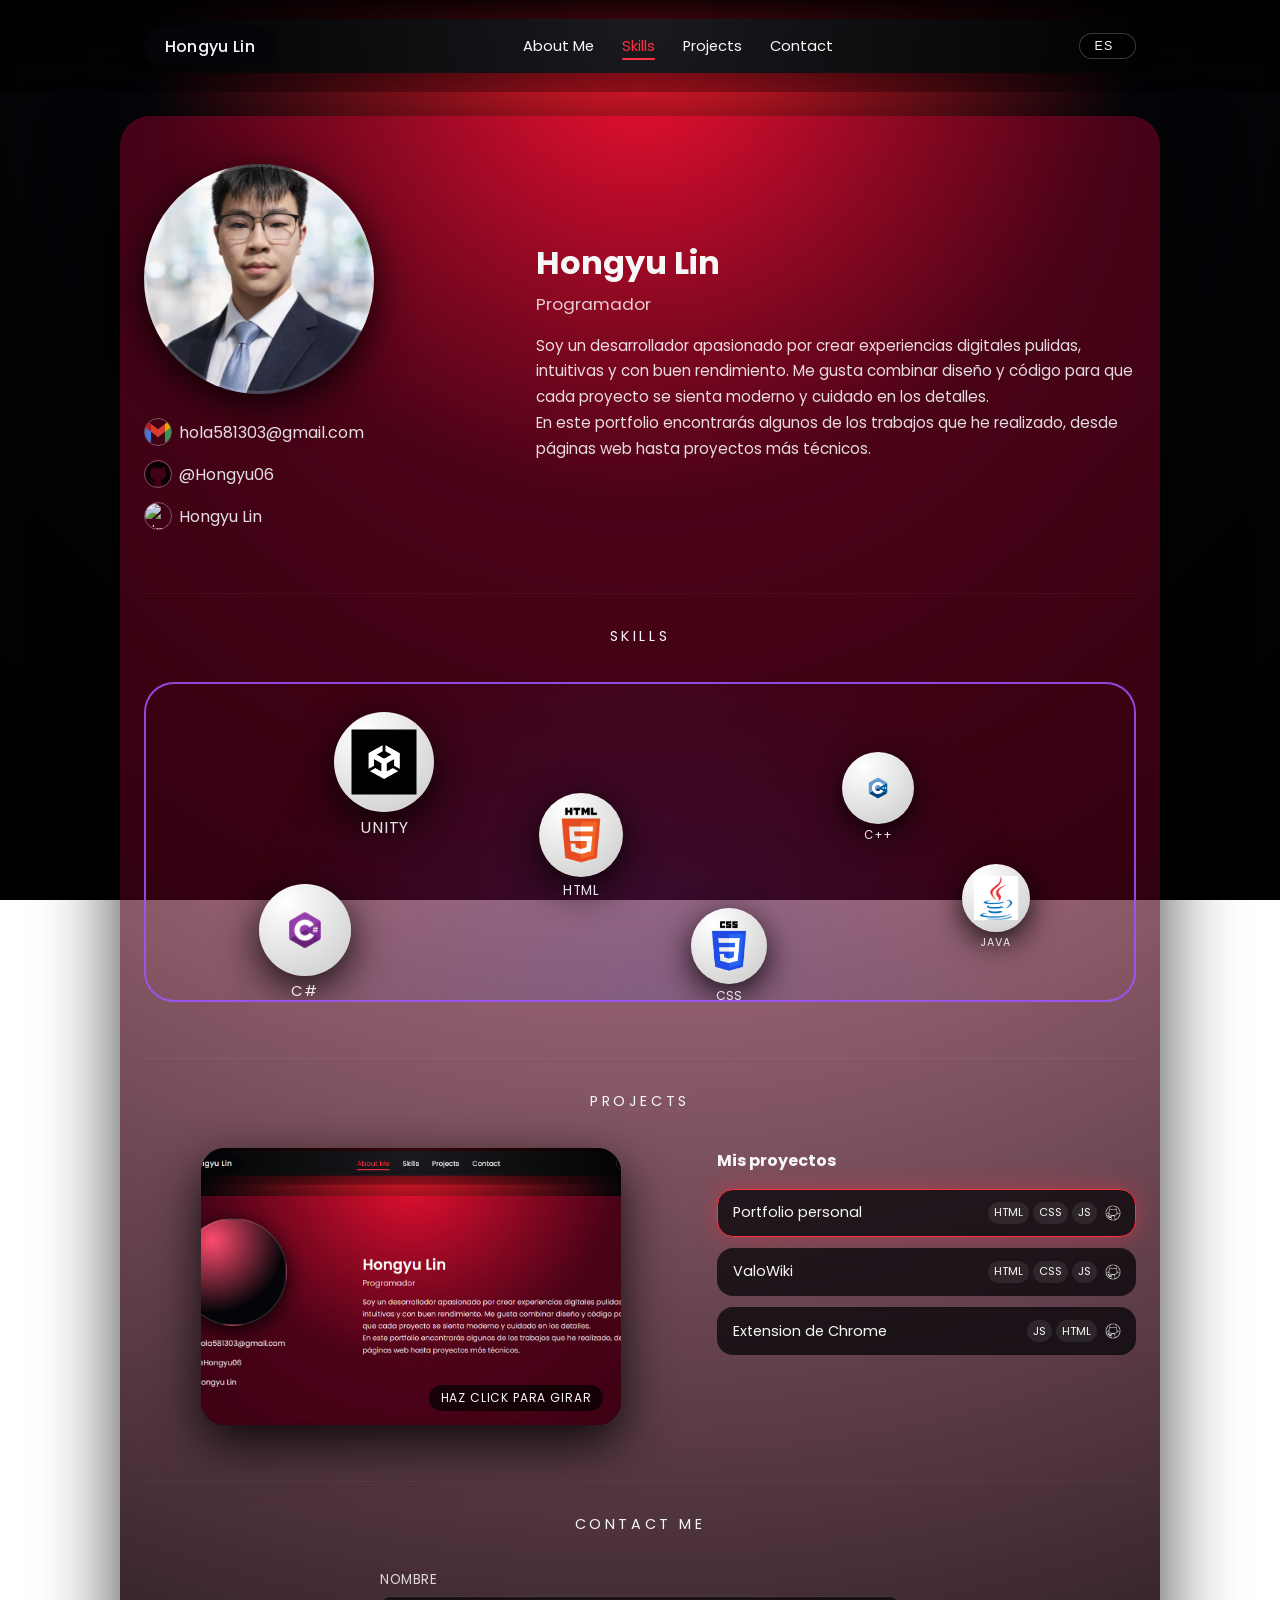
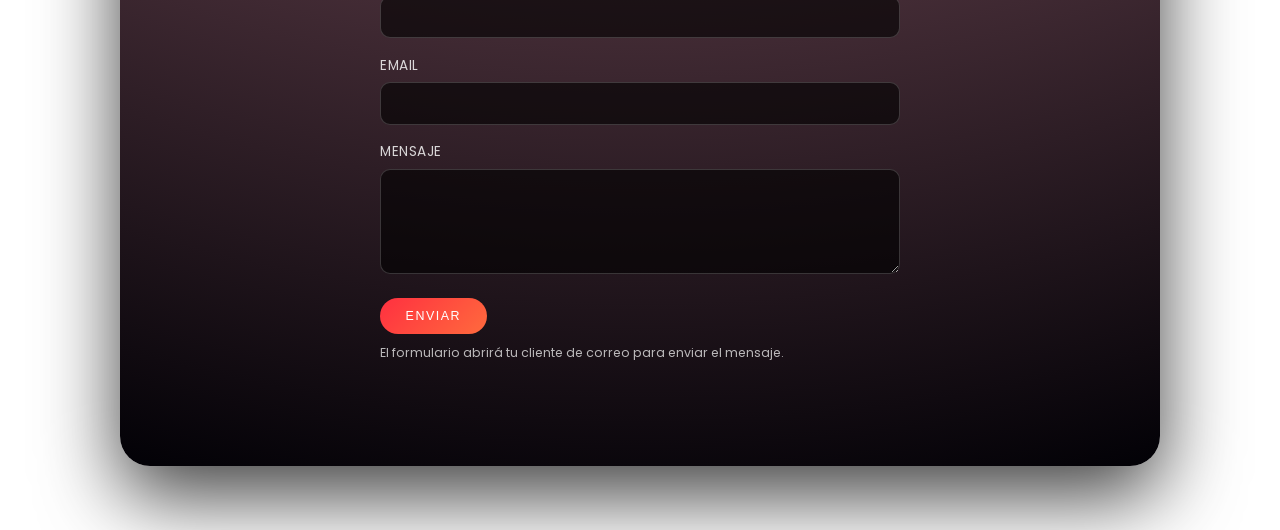
==== index.html @ e7cbfa54 "canvi nom" ====
<!DOCTYPE html>
<html lang="es">
  <head>
    <meta charset="UTF-8" />
    <meta name="viewport" content="width=device-width, initial-scale=1.0" />
    <title>Portfolio - Hongyu Lin</title>
    <link rel="stylesheet" href="style.css" />
  </head>
  <body>
    <header class="top-bar">
      <div class="navbar">
        <div class="brand">Hongyu Lin</div>
        <nav>
          <a href="#about" class="nav-link" data-i18n="nav.about">About Me</a>
          <a href="#skills" class="nav-link" data-i18n="nav.skills">Skills</a>
          <a href="#projects" class="nav-link" data-i18n="nav.projects">Projects</a>
          <a href="#contact" class="nav-link" data-i18n="nav.contact">Contact</a>
        </nav>
        <div class="navbar-right">
          <select
            id="language-select"
            class="lang-select"
            aria-label="Seleccionar idioma"
          >
            <option value="es">ES</option>
            <option value="en">EN</option>
            <option value="zh">中文</option>
          </select>
        </div>
      </div>
    </header>

    <main>
      <section id="about" class="section about-section">
        <div class="about-left">
          <div class="avatar-circle"> 
          </div>
          <ul class="social-list">
            <li>
              <a href="mailto:hola581303@gmail.com">
                <span class="social-icon">
                  <img src="img/Gmail.png" alt="Gmail" />
                </span>
                <span class="social-text">hola581303@gmail.com</span>
              </a>
            </li>
            <li>
              <a
                href="https://github.com/Hongyu06"
                target="_blank"
                rel="noreferrer"
              >
                <span class="social-icon">
                  <img src="img/GitHub.png" alt="GitHub" />
                </span>
                <span class="social-text">@Hongyu06</span>
              </a>
            </li>
            <li>
              <a
                href="https://www.linkedin.com/in/hongyu-lin-b918b3355/"
                target="_blank"
                rel="noreferrer"
              >
                <span class="social-icon">
                  <img src="img/LinkedIn.png" alt="LinkedIn" />
                </span>
                <span class="social-text">Hongyu Lin</span>
              </a>
            </li>
          </ul>
        </div>
        <div class="about-right">
          <h1 data-i18n="about.name">Hongyu Lin</h1>
          <h2 data-i18n="about.role">Programador</h2>
          <p data-i18n="about.p1">
            Soy un desarrollador apasionado por crear experiencias digitales
            pulidas, intuitivas y con buen rendimiento. Me gusta combinar
            diseño y código para que cada proyecto se sienta moderno y
            cuidado en los detalles.
          </p>
          <p data-i18n="about.p2">
            En este portfolio encontrarás algunos de los trabajos que he
            realizado, desde páginas web hasta proyectos más técnicos.
          </p>
        </div>
      </section>

      <section id="skills" class="section skills-section">
        <h2 class="section-title" data-i18n="skills.title">Skills</h2>
        <div class="skills-field">
          <div class="skill-bubble level-1" data-label="Unity">
            <img src="img/unity.jpg" alt="Unity" />
          </div>
          <div class="skill-bubble level-2" data-label="C#">
            <img src="img/Csharp.png" alt="C#" />
          </div>
          <div class="skill-bubble level-3" data-label="HTML">
            <img src="img/HTML5.png" alt="HTML5" />
          </div>
          <div class="skill-bubble level-4" data-label="CSS">
            <img src="img/CSS.png" alt="CSS" />
          </div>
          <div class="skill-bubble level-5" data-label="C++">
            <img src="img/C++.svg" alt="C++" />
          </div>
          <div class="skill-bubble level-6" data-label="Java">
            <img src="img/java.png" alt="Java" />
          </div>
        </div>
      </section>

      <section id="projects" class="section projects-section">
        <h2 class="section-title" data-i18n="projects.title">Projects</h2>
        <div class="projects-layout">
          <div class="project-preview">
            <div class="project-card" id="project-card">
              <div class="project-card-inner">
                <div class="project-card-face project-card-front">
                  <img
                    id="project-image"
                    src="img/portfolio.png"
                    alt="Portfolio personal de Hongyu Lin"
                  />
                  <span class="project-card-hint">Haz click para girar</span>
                </div>
                <div class="project-card-face project-card-back">
                  <h3 id="project-title">Portfolio personal</h3>
                  <p id="project-description">
                    Portfolio web con diseño oscuro y animaciones, que muestra
                    mis habilidades, proyectos y datos de contacto. Desarrollado
                    con HTML, CSS y JavaScript puro, incluyendo selector de
                    idioma y tarjetas interactivas.
                  </p>
                </div>
              </div>
            </div>
          </div>

          <aside class="project-list">
            <h3 data-i18n="projects.listTitle">Mis proyectos</h3>
            <ul id="project-items">
              <li
                class="project-item active"
                data-title="Portfolio personal"
                data-description="Portfolio web con diseño oscuro, animaciones y selector de idioma, construido con HTML, CSS y JavaScript puro."
                data-image="img/portfolio.png"
                data-tech="html,css,js"
              >
                <span class="project-name">Portfolio personal</span>
                <span class="project-tech-icons">
                  <span class="tech-pill">HTML</span>
                  <span class="tech-pill">CSS</span>
                  <span class="tech-pill">JS</span>
                  <a href="https://github.com/Hongyu06/portfolio-hongyu" target="_blank" rel="noreferrer" class="github-link">
                    <img src="img/GitHubWhite.png" alt="GitHub" class="github-icon" />
                  </a>
                </span>
              </li>
              <li
                class="project-item"
                data-title="ValoWiki"
                data-description="ValoWiki es una wiki no oficial de Valorant creada junto con mis compañeros, con páginas para agentes, skins y esports. Desarrollada con HTML, CSS y JavaScript."
                data-image="img/ValoWiki.png"
                data-tech="html,css,js"
              >
                <span class="project-name">ValoWiki</span>
                <span class="project-tech-icons">
                  <span class="tech-pill">HTML</span>
                  <span class="tech-pill">CSS</span>
                  <span class="tech-pill">JS</span>
                  <a href="https://github.com/Itsdeusi06/ValoWiki" target="_blank" rel="noreferrer" class="github-link">
                    <img src="img/GitHubWhite.png" alt="GitHub" class="github-icon" />
                  </a>
                </span>
              </li>
              <li
                class="project-item"
                data-title="Extension de Chrome"
                data-description="Aquesta es una extensió de Chrome que permet a l'usuari parlar amb tota les persones que tinguin aquesta extensio."
                data-image="img/extensioChrome.png"
                data-tech="cpp"
              >
                <span class="project-name">Extension de Chrome</span>
                <span class="project-tech-icons">
                  <span class="tech-pill">JS</span>
                  <span class="tech-pill">HTML</span>
                  <a href="https://github.com/Hongyu06/ExtensionChromeXatReal" target="_blank" rel="noreferrer" class="github-link">
                    <img src="img/GitHubWhite.png" alt="GitHub" class="github-icon" />
                  </a>
                </span>
              </li>
            </ul>
          </aside>
        </div>
      </section>

      <section id="contact" class="section contact-section">
        <h2 class="section-title" data-i18n="contact.title">Contact Me</h2>
        <form
          class="contact-form"
          id="contact-form"
          action="mailto:hola581303@gmail.com"
          method="POST"
          enctype="text/plain"
        >
          <div class="form-row">
            <label for="name" data-i18n="contact.nameLabel">Nombre</label>
            <input type="text" id="name" name="name" required />
          </div>
          <div class="form-row">
            <label for="email" data-i18n="contact.emailLabel">Email</label>
            <input type="email" id="email" name="email" required />
          </div>
          <div class="form-row">
            <label for="message" data-i18n="contact.messageLabel">Mensaje</label>
            <textarea id="message" name="message" rows="4" required></textarea>
          </div>
          <button type="submit" class="primary-button" data-i18n="contact.send">
            Enviar
          </button>
          <p class="contact-note" data-i18n="contact.note">
            El formulario abrirá tu cliente de correo para enviar el mensaje.
          </p>
        </form>
      </section>
    </main>

    <script src="script.js"></script>
  </body>
</html>
---- style.css ----
@import url("https://fonts.googleapis.com/css2?family=Poppins:wght@300;400;500;600&display=swap");

*,
*::before,
*::after {
  box-sizing: border-box;
  margin: 0;
  padding: 0;
}

body {
  min-height: 100vh;
  font-family: "Poppins", system-ui, -apple-system, BlinkMacSystemFont, sans-serif;
  color: #f7f7f7;
  background: radial-gradient(circle at top, #ff1b2d 0%, #050509 45%, #000 100%);
  background-attachment: fixed;
}

a {
  color: inherit;
  text-decoration: none;
}

ul {
  list-style: none;
}

.top-bar {
  position: sticky;
  top: 0;
  z-index: 20;
  padding: 1.2rem 0;
  background: linear-gradient(to bottom, rgba(0, 0, 0, 0.9), rgba(0, 0, 0, 0.3));
  backdrop-filter: blur(12px);
}

.navbar {
  max-width: 1040px;
  margin: 0 auto;
  padding: 0.5rem 1.5rem;
  border-radius: 999px;
  background: radial-gradient(circle at top, #1a1a1f, #000);
  display: flex;
  align-items: center;
  justify-content: space-between;
  position: relative;
  overflow: hidden;
}

.brand {
  padding: 0.4rem 1.3rem;
  border-radius: 999px;
  background: #050509;
  font-weight: 500;
  letter-spacing: 0.02em;
}

.navbar nav {
  display: flex;
  align-items: center;
  gap: 1.75rem;
  font-size: 0.92rem;
}

.navbar-right {
  display: flex;
  align-items: center;
}

.lang-select {
  appearance: none;
  border-radius: 999px;
  border: 1px solid rgba(255, 255, 255, 0.22);
  padding: 0.3rem 0.9rem;
  background: rgba(0, 0, 0, 0.9);
  color: #f7f7f7;
  font-size: 0.78rem;
  letter-spacing: 0.08em;
  text-transform: uppercase;
  cursor: pointer;
}

.lang-select:focus {
  outline: none;
  border-color: #ff3040;
}

.nav-link {
  position: relative;
  transition: color 0.3s ease;
}

.nav-link::after {
  content: "";
  position: absolute;
  left: 0;
  bottom: -0.2rem;
  width: 0;
  height: 2px;
  background: #ff3040;
  border-radius: 999px;
  transition: width 0.3s ease;
}

.nav-link:hover::after {
  width: 100%;
}

.nav-link.active {
  color: #ff3040;
}

.nav-link.active::after {
  width: 100%;
}

main {
  max-width: 1040px;
  margin: 1.5rem auto 4rem;
  padding: 0 1.5rem 3rem;
  border-radius: 30px;
  background: radial-gradient(circle at top, rgba(255, 0, 64, 0.35), #020106);
  box-shadow: 0 30px 80px rgba(0, 0, 0, 0.75);
}

.section {
  padding: 3rem 0 3.5rem;
  position: relative;
}

.section:not(:last-of-type) {
  border-bottom: 1px solid rgba(255, 255, 255, 0.04);
}

.section-title {
  text-transform: uppercase;
  letter-spacing: 0.25em;
  font-weight: 400;
  font-size: 0.9rem;
  margin-bottom: 2.2rem;
  text-align: center;
}

.about-section {
  display: grid;
  grid-template-columns: minmax(0, 1.2fr) minmax(0, 2fr);
  gap: 2rem;
  align-items: center;
}

.avatar-circle {
    width: 230px;
    height: 230px;
    border-radius: 50%;
    border: 3px solid rgba(255, 255, 255, 0.16);
    background-image: url("img/fotoperfil.png"); 
    background-size: cover;                   
    background-position: center;           
    box-shadow: 0 10px 40px rgba(0, 0, 0, 0.85);
    margin-bottom: 1.5rem;
  }
  

.social-list {
  display: flex;
  flex-direction: column;
  gap: 0.5rem;
  font-size: 1rem;
}

.social-list a {
  display: inline-flex;
  align-items: center;
  gap: 0.45rem;
  opacity: 0.9;
  transition: opacity 0.2s ease, transform 0.2s ease;
}

.social-list a:hover {
  opacity: 1;
  transform: translateX(2px);
}

.social-icon {
  width: 28px;
  height: 28px;
  border-radius: 999px;
  border: 1px solid rgba(255, 255, 255, 0.35);
  display: inline-block;
  overflow: hidden;
}

.social-icon img {
  width: 100%;
  height: 100%;
  object-fit: contain;
}

.social-text {
  font-size: 1rem;
}

.about-right h1 {
  font-size: 2rem;
  margin-bottom: 0.2rem;
}

.about-right h2 {
  font-size: 1.05rem;
  font-weight: 400;
  color: rgba(255, 255, 255, 0.8);
  margin-bottom: 1rem;
}

.about-right p {
  font-size: 0.95rem;
  line-height: 1.7;
  color: rgba(255, 255, 255, 0.86);
}

.skills-section {
  padding-top: 2rem;
}

.skills-field {
  position: relative;
  border-radius: 30px;
  border: 2px solid rgba(158, 86, 255, 0.85);
  padding: 1.8rem;
  height: 320px;
  overflow: hidden;
  background: radial-gradient(
    circle at bottom,
    rgba(63, 94, 251, 0.15),
    transparent 70%
  );
}

.skill-bubble {
  position: absolute;
  width: 80px;
  height: 80px;
  border-radius: 999px;
  display: flex;
  align-items: center;
  justify-content: center;
  background: radial-gradient(circle at 30% 20%, #ffffff, #c9c9c9);
  box-shadow: 0 10px 35px rgba(0, 0, 0, 0.85);
  animation: bubbleFloat 14s linear infinite;
}

.skill-bubble::after {
  content: attr(data-label);
  position: absolute;
  bottom: -1.4rem;
  left: 50%;
  transform: translateX(-50%);
  font-size: 0.8rem;
  letter-spacing: 0.06em;
  text-transform: uppercase;
  color: rgba(255, 255, 255, 0.9);
}

.skill-bubble img {
  width: 65%;
  height: 65%;
  object-fit: contain;
}

.skill-bubble.level-1 {
  transform: scale(1.25);
}

.skill-bubble.level-2 {
  transform: scale(1.15);
}

.skill-bubble.level-3 {
  transform: scale(1.05);
}

.skill-bubble.level-4 {
  transform: scale(0.95);
}

.skill-bubble.level-5 {
  transform: scale(0.9);
}

.skill-bubble.level-6 {
  transform: scale(0.85);
}

.skill-bubble:nth-child(1) {
  top: 12%;
  left: 20%;
  animation-duration: 15s;
}

.skill-bubble:nth-child(2) {
  top: 65%;
  left: 12%;
  animation-duration: 18s;
}

.skill-bubble:nth-child(3) {
  top: 35%;
  left: 40%;
  animation-duration: 16s;
}

.skill-bubble:nth-child(4) {
  top: 70%;
  left: 55%;
  animation-duration: 20s;
}

.skill-bubble:nth-child(5) {
  top: 20%;
  left: 70%;
  animation-duration: 17s;
}

.skill-bubble:nth-child(6) {
  top: 55%;
  left: 82%;
  animation-duration: 19s;
}

@keyframes bubbleFloat {
  0% {
    transform: translate(0, 0);
  }
  25% {
    transform: translate(25px, -40px);
  }
  50% {
    transform: translate(-10px, -80px);
  }
  75% {
    transform: translate(-30px, -40px);
  }
  100% {
    transform: translate(0, 0);
  }
}

.projects-section {
  padding-top: 2rem;
}

.projects-layout {
  display: grid;
  grid-template-columns: minmax(0, 1.4fr) minmax(0, 1.1fr);
  gap: 2.5rem;
  align-items: flex-start;
}

.project-preview {
  perspective: 1200px;
}

.project-card {
  width: 100%;
  max-width: 420px;
  margin: 0 auto;
  cursor: pointer;
}

.project-card-inner {
  position: relative;
  width: 100%;
  padding-top: 66%;
  transform-style: preserve-3d;
  transition: transform 0.8s cubic-bezier(0.19, 1, 0.22, 1);
}

.project-card.flipped .project-card-inner {
  transform: rotateY(180deg);
}

.project-card-face {
  position: absolute;
  inset: 0;
  backface-visibility: hidden;
  border-radius: 24px;
  overflow: hidden;
  background: #050509;
  box-shadow: 0 18px 50px rgba(0, 0, 0, 0.85);
  display: flex;
  flex-direction: column;
  align-items: center;
  justify-content: center;
}

.project-card-front img {
  width: 100%;
  height: 100%;
  object-fit: cover;
}

.project-card-hint {
  position: absolute;
  bottom: 14px;
  right: 18px;
  padding: 0.25rem 0.7rem;
  border-radius: 999px;
  background: rgba(0, 0, 0, 0.7);
  font-size: 0.75rem;
  letter-spacing: 0.07em;
  text-transform: uppercase;
}

.project-card-back {
  padding: 1.4rem 1.6rem;
  transform: rotateY(180deg);
  text-align: left;
}

.project-card-back h3 {
  margin-bottom: 0.7rem;
  font-size: 1.1rem;
}

.project-card-back p {
  font-size: 0.92rem;
  line-height: 1.6;
  color: rgba(255, 255, 255, 0.9);
}

.project-list h3 {
  font-size: 1rem;
  margin-bottom: 1rem;
}

.project-list ul {
  display: flex;
  flex-direction: column;
  gap: 0.7rem;
}

.project-item {
  padding: 0.75rem 0.9rem;
  border-radius: 16px;
  background: rgba(5, 5, 9, 0.75);
  border: 1px solid transparent;
  display: flex;
  align-items: center;
  justify-content: space-between;
  cursor: pointer;
  transition: border 0.2s ease, transform 0.2s ease, background 0.2s ease;
  font-size: 0.9rem;
}

.project-item:hover {
  transform: translateY(-1px);
  border-color: rgba(255, 255, 255, 0.18);
}

.project-item.active {
  border-color: #ff3040;
  box-shadow: 0 0 24px rgba(255, 48, 64, 0.4);
}

.project-tech-icons {
  display: flex;
  gap: 0.25rem;
}

.tech-pill {
  font-size: 0.7rem;
  text-transform: uppercase;
  padding: 0.16rem 0.38rem;
  border-radius: 999px;
  background: rgba(255, 255, 255, 0.08);
}

.contact-section {
  padding-top: 2rem;
}

.contact-form {
  max-width: 520px;
  margin: 0 auto;
}

.form-row {
  display: flex;
  flex-direction: column;
  gap: 0.4rem;
  margin-bottom: 1.1rem;
}

.form-row label {
  font-size: 0.85rem;
  letter-spacing: 0.04em;
  text-transform: uppercase;
  opacity: 0.85;
}

.form-row input,
.form-row textarea {
  border-radius: 10px;
  border: 1px solid rgba(255, 255, 255, 0.18);
  padding: 0.6rem 0.75rem;
  background: rgba(0, 0, 0, 0.6);
  color: #f7f7f7;
  font-family: inherit;
  font-size: 0.9rem;
  outline: none;
  transition: border 0.2s ease, box-shadow 0.2s ease, background 0.2s ease;
}

.form-row input:focus,
.form-row textarea:focus {
  border-color: #ff3040;
  box-shadow: 0 0 0 1px rgba(255, 48, 64, 0.4);
  background: rgba(0, 0, 0, 0.85);
}

.primary-button {
  display: inline-flex;
  align-items: center;
  justify-content: center;
  padding: 0.7rem 1.6rem;
  border-radius: 999px;
  border: none;
  background: linear-gradient(135deg, #ff3040, #ff6a3d);
  color: #fff;
  font-weight: 500;
  text-transform: uppercase;
  letter-spacing: 0.12em;
  font-size: 0.78rem;
  cursor: pointer;
  margin-top: 0.4rem;
  transition: transform 0.15s ease, box-shadow 0.15s ease, filter 0.15s ease;
}

.primary-button:hover {
  transform: translateY(-1px);
  box-shadow: 0 14px 30px rgba(0, 0, 0, 0.7);
  filter: brightness(1.03);
}

.primary-button:active {
  transform: translateY(0);
  box-shadow: none;
}

.contact-note {
  margin-top: 0.6rem;
  font-size: 0.78rem;
  color: rgba(255, 255, 255, 0.7);
}

@media (max-width: 900px) {
  .navbar {
    gap: 1rem;
  }

  .navbar nav {
    gap: 1.1rem;
    font-size: 0.85rem;
  }

  main {
    margin-top: 1rem;
  }

  .about-section {
    grid-template-columns: minmax(0, 1fr);
    text-align: center;
  }

  .avatar-circle {
    margin: 0 auto 1.2rem;
  }

  .social-list {
    flex-direction: row;
    justify-content: center;
  }
}

@media (max-width: 780px) {
  .projects-layout {
    grid-template-columns: minmax(0, 1fr);
  }

  .projects-layout {
    gap: 2rem;
  }
}

@media (max-width: 640px) {
  .navbar {
    padding-inline: 1rem;
  }

  .brand {
    padding-inline: 0.9rem;
  }

  .navbar nav {
    gap: 0.9rem;
    font-size: 0.8rem;
  }

  .skills-field {
    height: 260px;
  }

  .skill-bubble {
    width: 60px;
    height: 60px;
    font-size: 0.8rem;
  }
  
}.github-link {
    display: inline-flex;
    align-items: center;
    margin-left: 0.2rem;  /* espacio antes del icono */
  }
  
  .github-icon {
    width: 16px;      /* pequeño como las pills */
    height: 16px;
    object-fit: contain;
    opacity: 0.9;
    transition: opacity 0.2s ease;
  }
  
  .github-link:hover .github-icon {
    opacity: 1;
  }
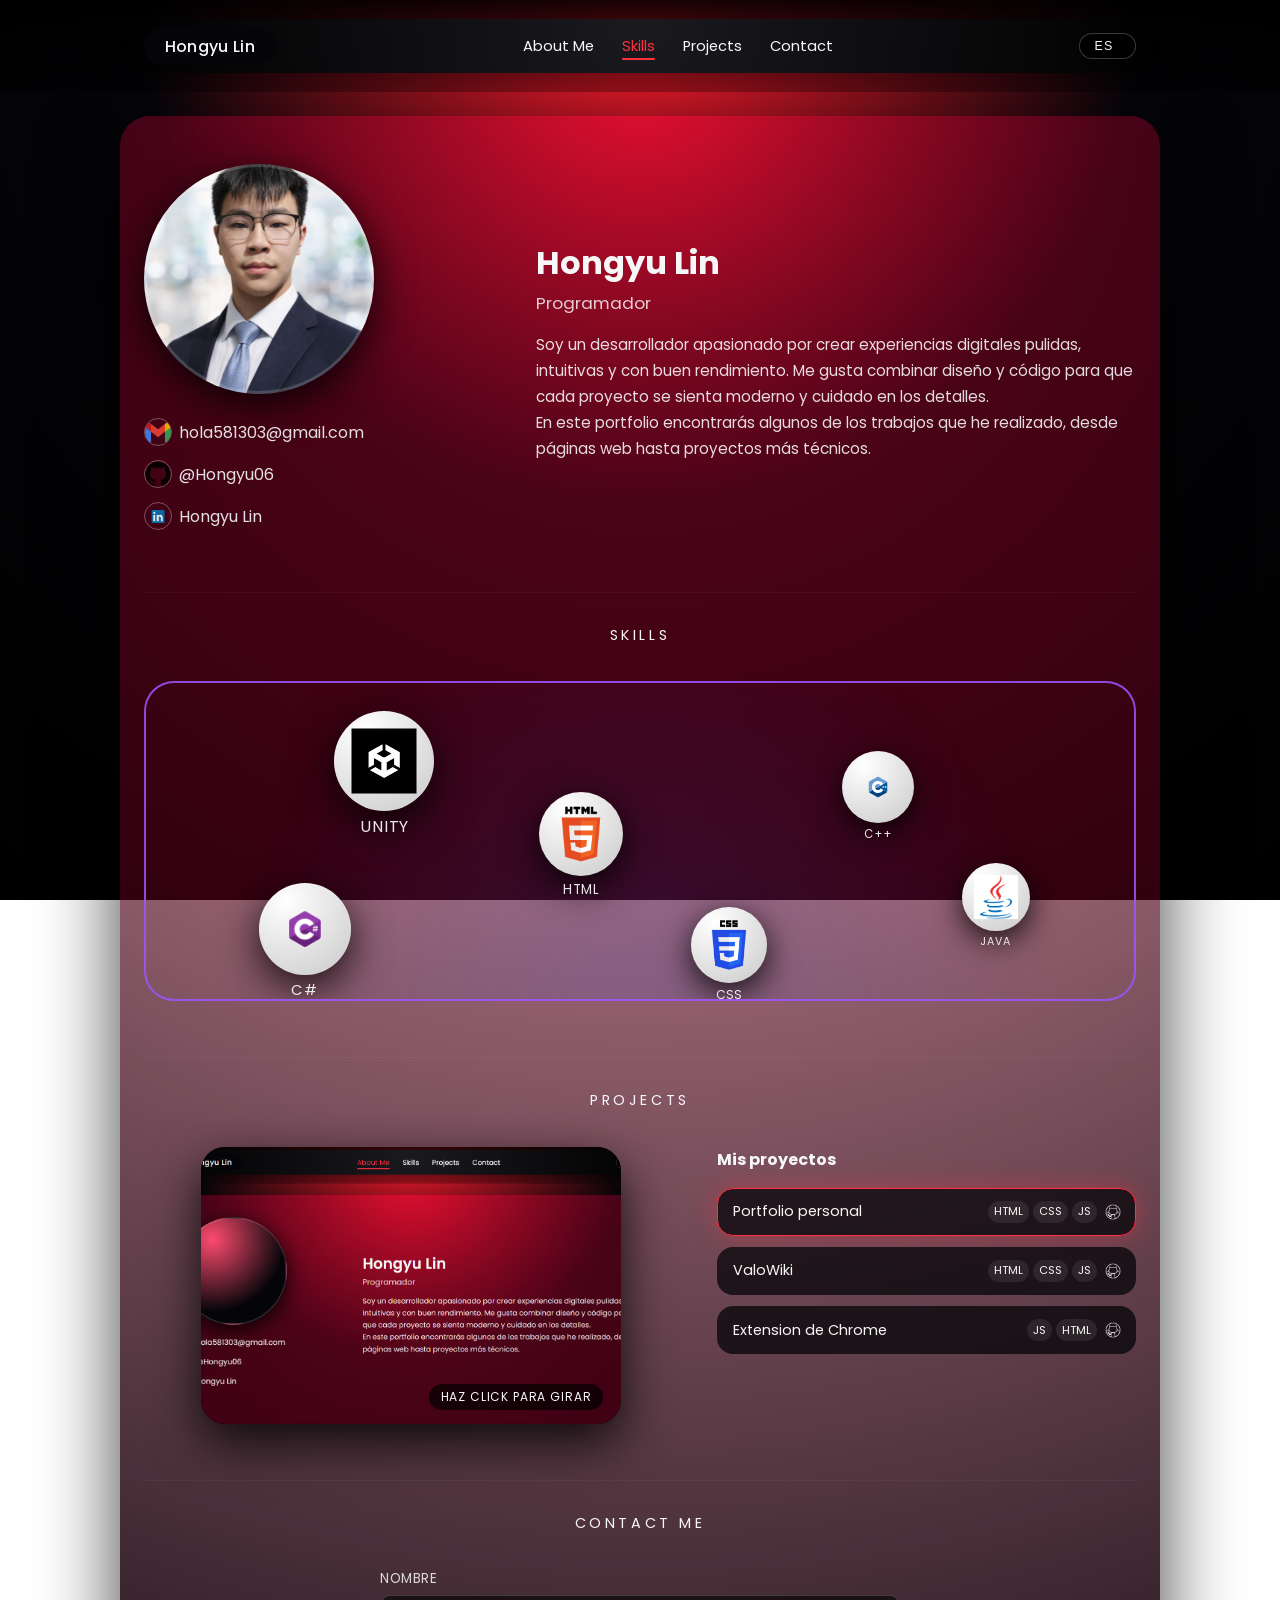
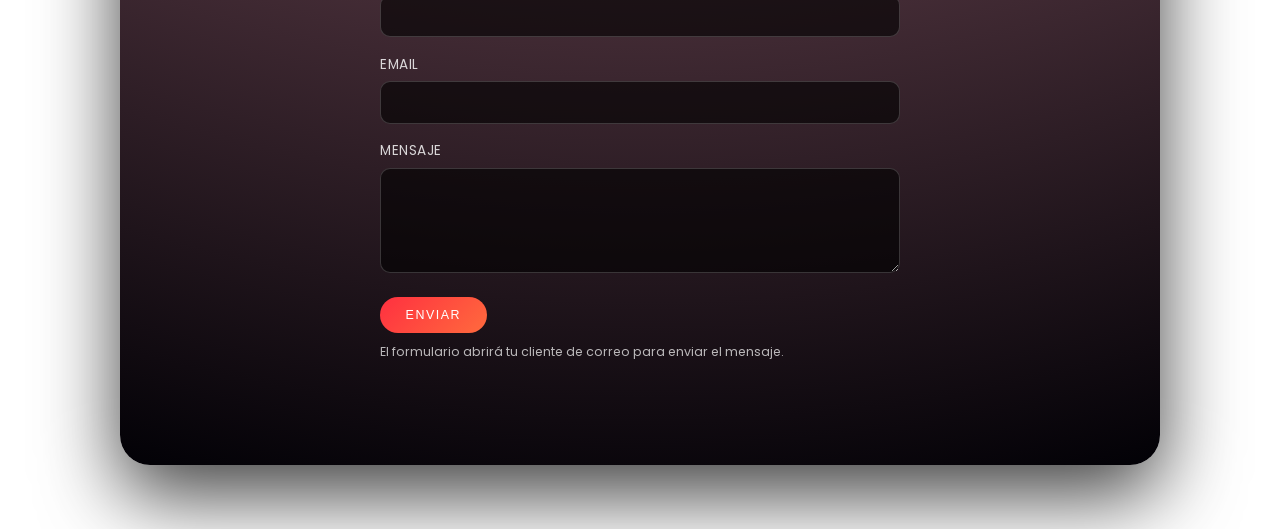
==== commit f0171115: "img linkedin" ====
--- a/index.html
+++ b/index.html
@@ -63,7 +63,7 @@
                 rel="noreferrer"
               >
                 <span class="social-icon">
-                  <img src="img/LinkedIn.png" alt="LinkedIn" />
+                  <img src="img/linkedin.png" alt="LinkedIn" />
                 </span>
                 <span class="social-text">Hongyu Lin</span>
               </a>
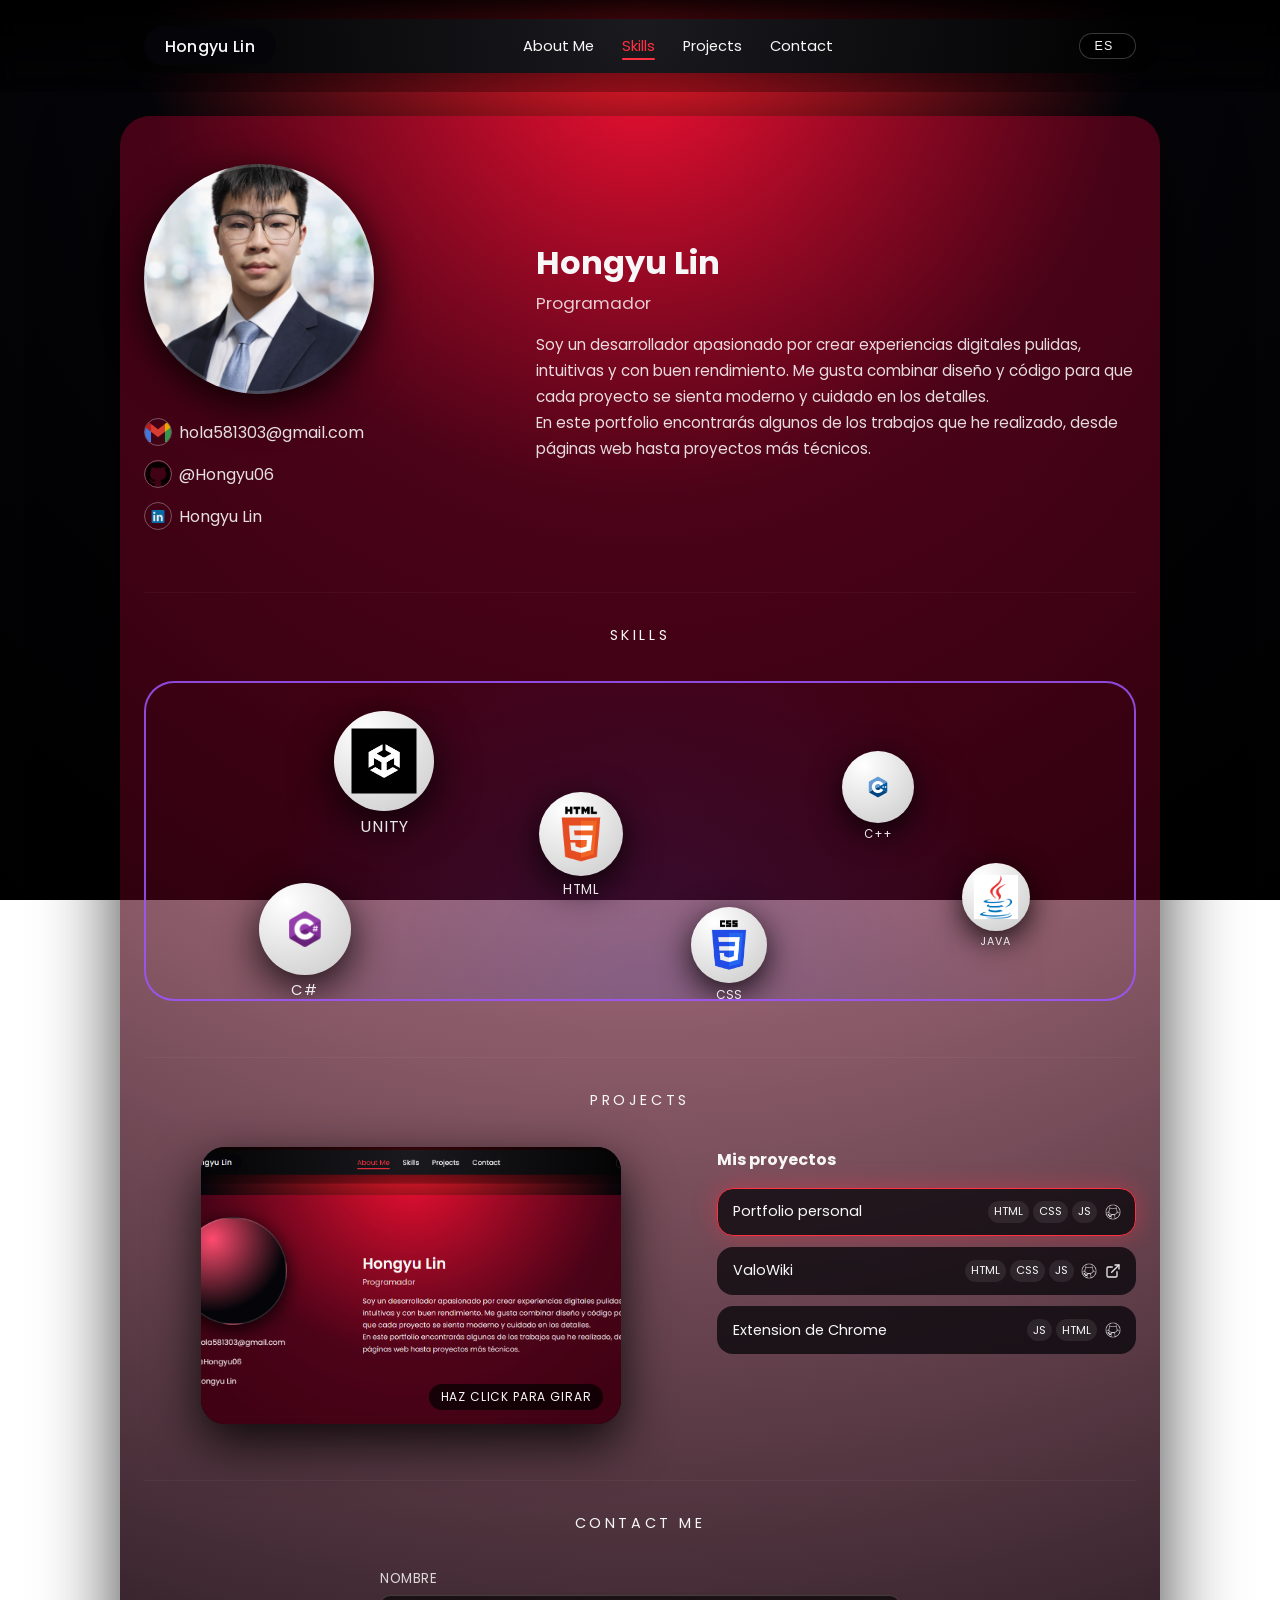
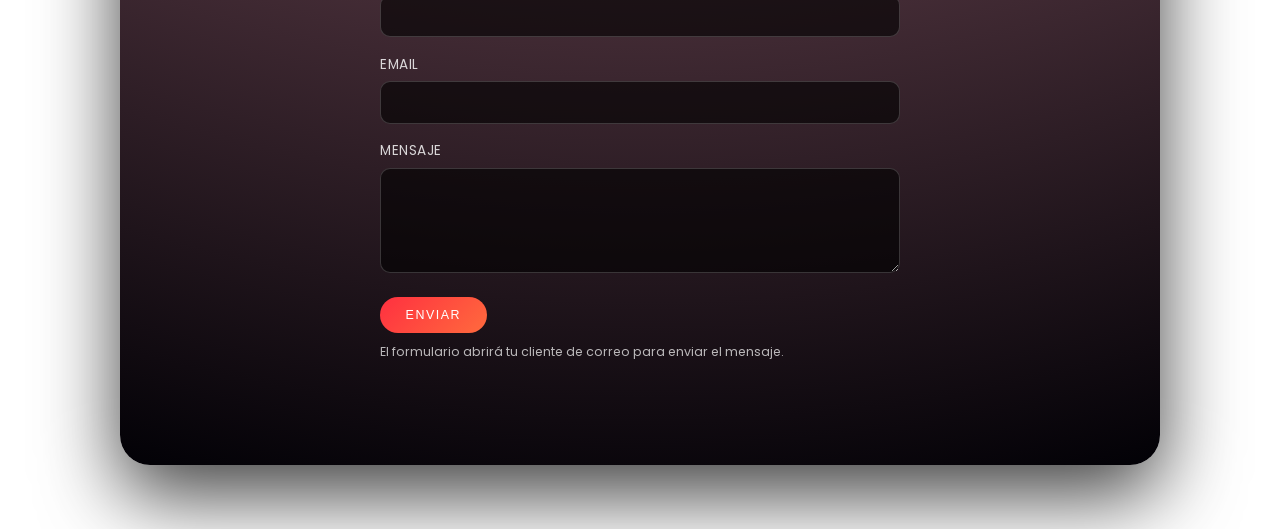
==== commit 50d3b30e: "link valowiki" ====
--- a/index.html
+++ b/index.html
@@ -172,6 +172,9 @@
                   <a href="https://github.com/Itsdeusi06/ValoWiki" target="_blank" rel="noreferrer" class="github-link">
                     <img src="img/GitHubWhite.png" alt="GitHub" class="github-icon" />
                   </a>
+                  <a href="https://itsdeusi06.github.io/ValoWiki/" target="_blank" rel="noreferrer" class="github-link">
+                    <img src="img/link.svg" alt="Link" class="github-icon" />
+                  </a>
                 </span>
               </li>
               <li
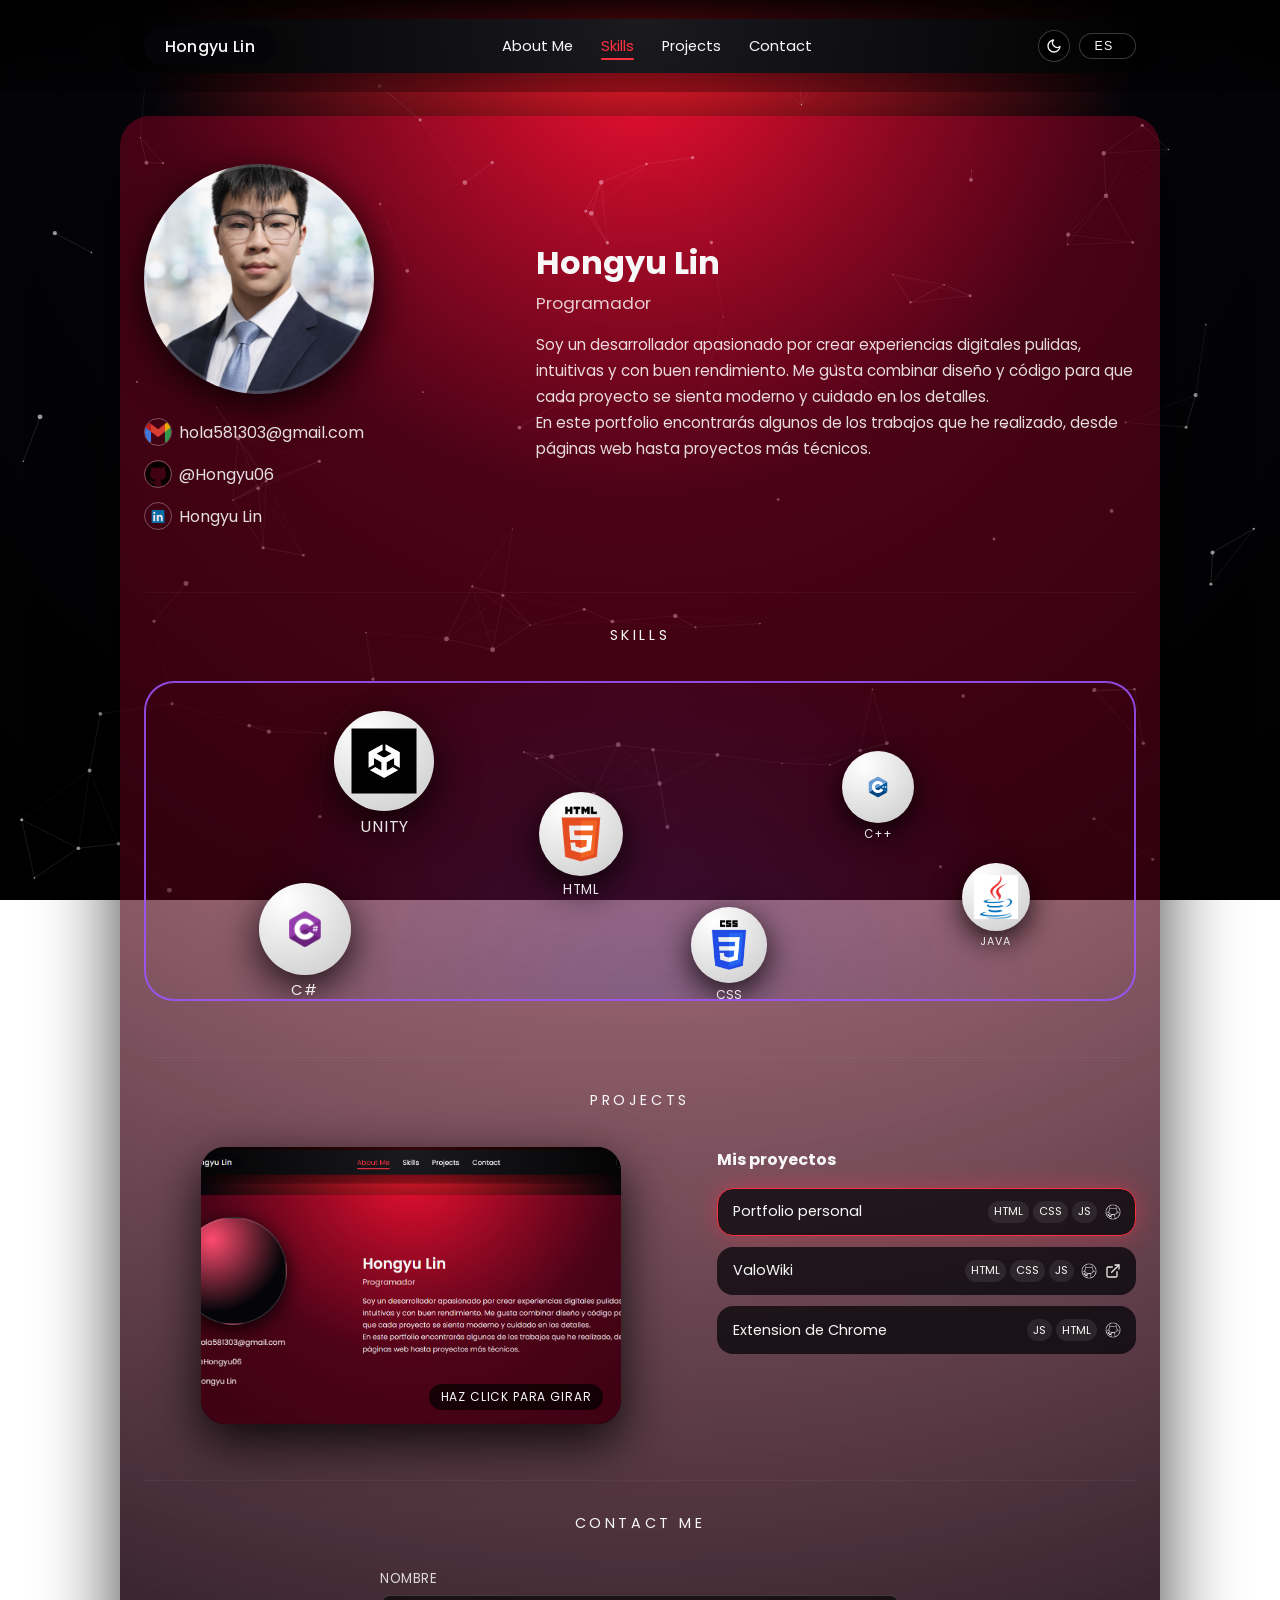
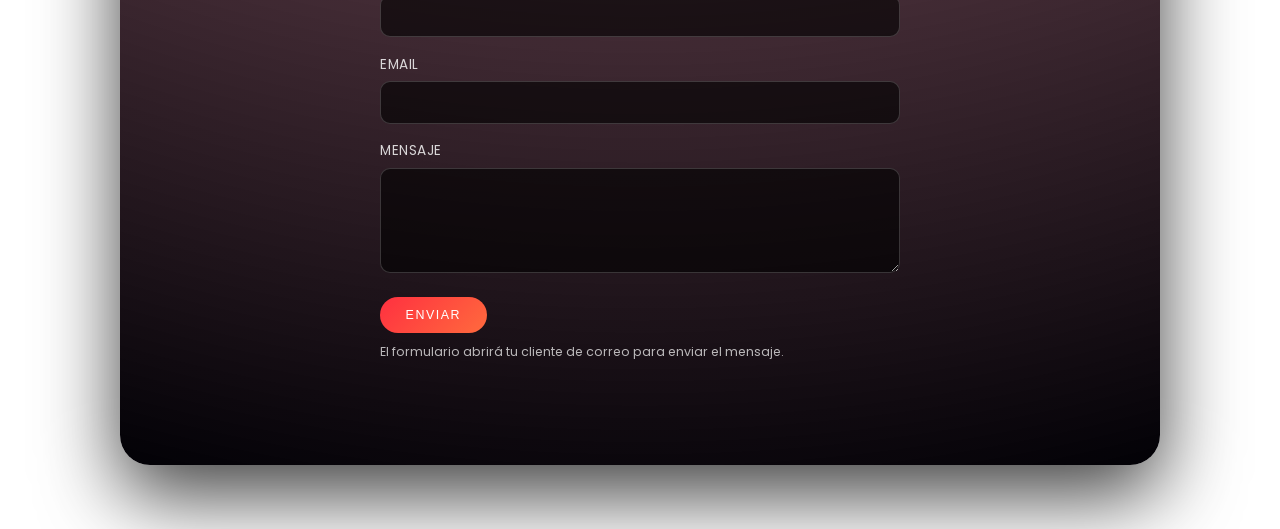
==== commit 2899011f: "particulas, modo claro y oscuro" ====
--- a/index.html
+++ b/index.html
@@ -17,6 +17,12 @@
           <a href="#contact" class="nav-link" data-i18n="nav.contact">Contact</a>
         </nav>
         <div class="navbar-right">
+          <button id="theme-toggle" class="theme-toggle" aria-label="Cambiar tema">
+            <svg id="theme-icon" xmlns="http://www.w3.org/2000/svg" width="16" height="16" viewBox="0 0 24 24" fill="none" stroke="currentColor" stroke-width="2" stroke-linecap="round" stroke-linejoin="round">
+              <!-- Default: Luna (Dark Mode) -->
+              <path d="M21 12.79A9 9 0 1 1 11.21 3 7 7 0 0 0 21 12.79z"></path>
+            </svg>
+          </button>
           <select
             id="language-select"
             class="lang-select"
--- a/style.css
+++ b/style.css
@@ -634,4 +634,129 @@
     opacity: 1;
   }
   
-
+/* LIGHT MODE OVERRIDES */
+body.light-mode {
+  color: #1a1a1a;
+  background: radial-gradient(circle at top, #ffebf0 0%, #f4f4f9 45%, #ffffff 100%);
+}
+body.light-mode .top-bar {
+  background: linear-gradient(to bottom, rgba(255, 255, 255, 0.95), rgba(255, 255, 255, 0.6));
+}
+body.light-mode .navbar {
+  background: radial-gradient(circle at top, #ffffff, #f0f0f0);
+  box-shadow: 0 4px 20px rgba(0, 0, 0, 0.08);
+}
+body.light-mode .brand {
+  background: #f0f0f0;
+  color: #1a1a1a;
+}
+body.light-mode .lang-select {
+  border: 1px solid rgba(0, 0, 0, 0.22);
+  background: rgba(255, 255, 255, 0.9);
+  color: #1a1a1a;
+}
+body.light-mode .theme-toggle {
+  color: #1a1a1a;
+  background: rgba(255, 255, 255, 0.9);
+  border: 1px solid rgba(0, 0, 0, 0.22);
+}
+body.light-mode .nav-link {
+  color: #4a4a4a;
+}
+body.light-mode .nav-link.active {
+  color: #ff3040;
+}
+body.light-mode main {
+  background: radial-gradient(circle at top, rgba(255, 0, 64, 0.05), #ffffff);
+  box-shadow: 0 10px 40px rgba(0, 0, 0, 0.1);
+}
+body.light-mode .section:not(:last-of-type) {
+  border-bottom: 1px solid rgba(0, 0, 0, 0.08);
+}
+body.light-mode .about-right h2,
+body.light-mode .about-right p {
+  color: #4a4a4a;
+}
+body.light-mode .avatar-circle {
+  border-color: rgba(0, 0, 0, 0.1);
+  box-shadow: 0 10px 40px rgba(0, 0, 0, 0.15);
+}
+body.light-mode .social-icon {
+  border-color: rgba(0, 0, 0, 0.2);
+}
+body.light-mode .skills-field {
+  background: radial-gradient(circle at bottom, rgba(63, 94, 251, 0.05), transparent 70%);
+  border-color: rgba(158, 86, 255, 0.4);
+}
+body.light-mode .project-card-face {
+  background: #ffffff;
+  box-shadow: 0 10px 30px rgba(0, 0, 0, 0.1);
+  color: #1a1a1a;
+}
+body.light-mode .project-card-hint {
+  background: rgba(255, 255, 255, 0.9);
+  color: #1a1a1a;
+  border: 1px solid rgba(0, 0, 0, 0.1);
+}
+body.light-mode .project-card-back p {
+  color: #4a4a4a;
+}
+body.light-mode .project-item {
+  background: rgba(255, 255, 255, 0.8);
+  border-color: rgba(0, 0, 0, 0.05);
+  box-shadow: 0 4px 15px rgba(0, 0, 0, 0.03);
+  color: #1a1a1a;
+}
+body.light-mode .project-item:hover {
+  border-color: rgba(0, 0, 0, 0.2);
+  transform: translateY(-1px);
+}
+body.light-mode .project-item.active {
+  background: #ffffff;
+  border-color: #ff3040;
+  box-shadow: 0 0 20px rgba(255, 48, 64, 0.15);
+}
+body.light-mode .tech-pill {
+  background: rgba(0, 0, 0, 0.08);
+  color: #1a1a1a;
+}
+body.light-mode .github-icon {
+  filter: invert(1);
+}
+body.light-mode .form-row input,
+body.light-mode .form-row textarea {
+  border-color: rgba(0, 0, 0, 0.15);
+  background: rgba(255, 255, 255, 0.8);
+  color: #1a1a1a;
+}
+body.light-mode .form-row label,
+body.light-mode .contact-note {
+  color: #4a4a4a;
+}
+
+/* Base styles for theme toggle btn */
+.theme-toggle {
+  background: rgba(0, 0, 0, 0.9);
+  border: 1px solid rgba(255, 255, 255, 0.22);
+  color: #f7f7f7;
+  border-radius: 999px;
+  width: 32px;
+  height: 32px;
+  display: flex;
+  align-items: center;
+  justify-content: center;
+  cursor: pointer;
+  transition: all 0.3s ease;
+  margin-right: 0.6rem;
+  padding: 0;
+}
+.theme-toggle:focus {
+  outline: none;
+  border-color: #ff3040;
+}
+.theme-toggle svg {
+  transition: transform 0.4s ease;
+}
+.theme-toggle:hover svg {
+  transform: rotate(15deg) scale(1.1);
+}
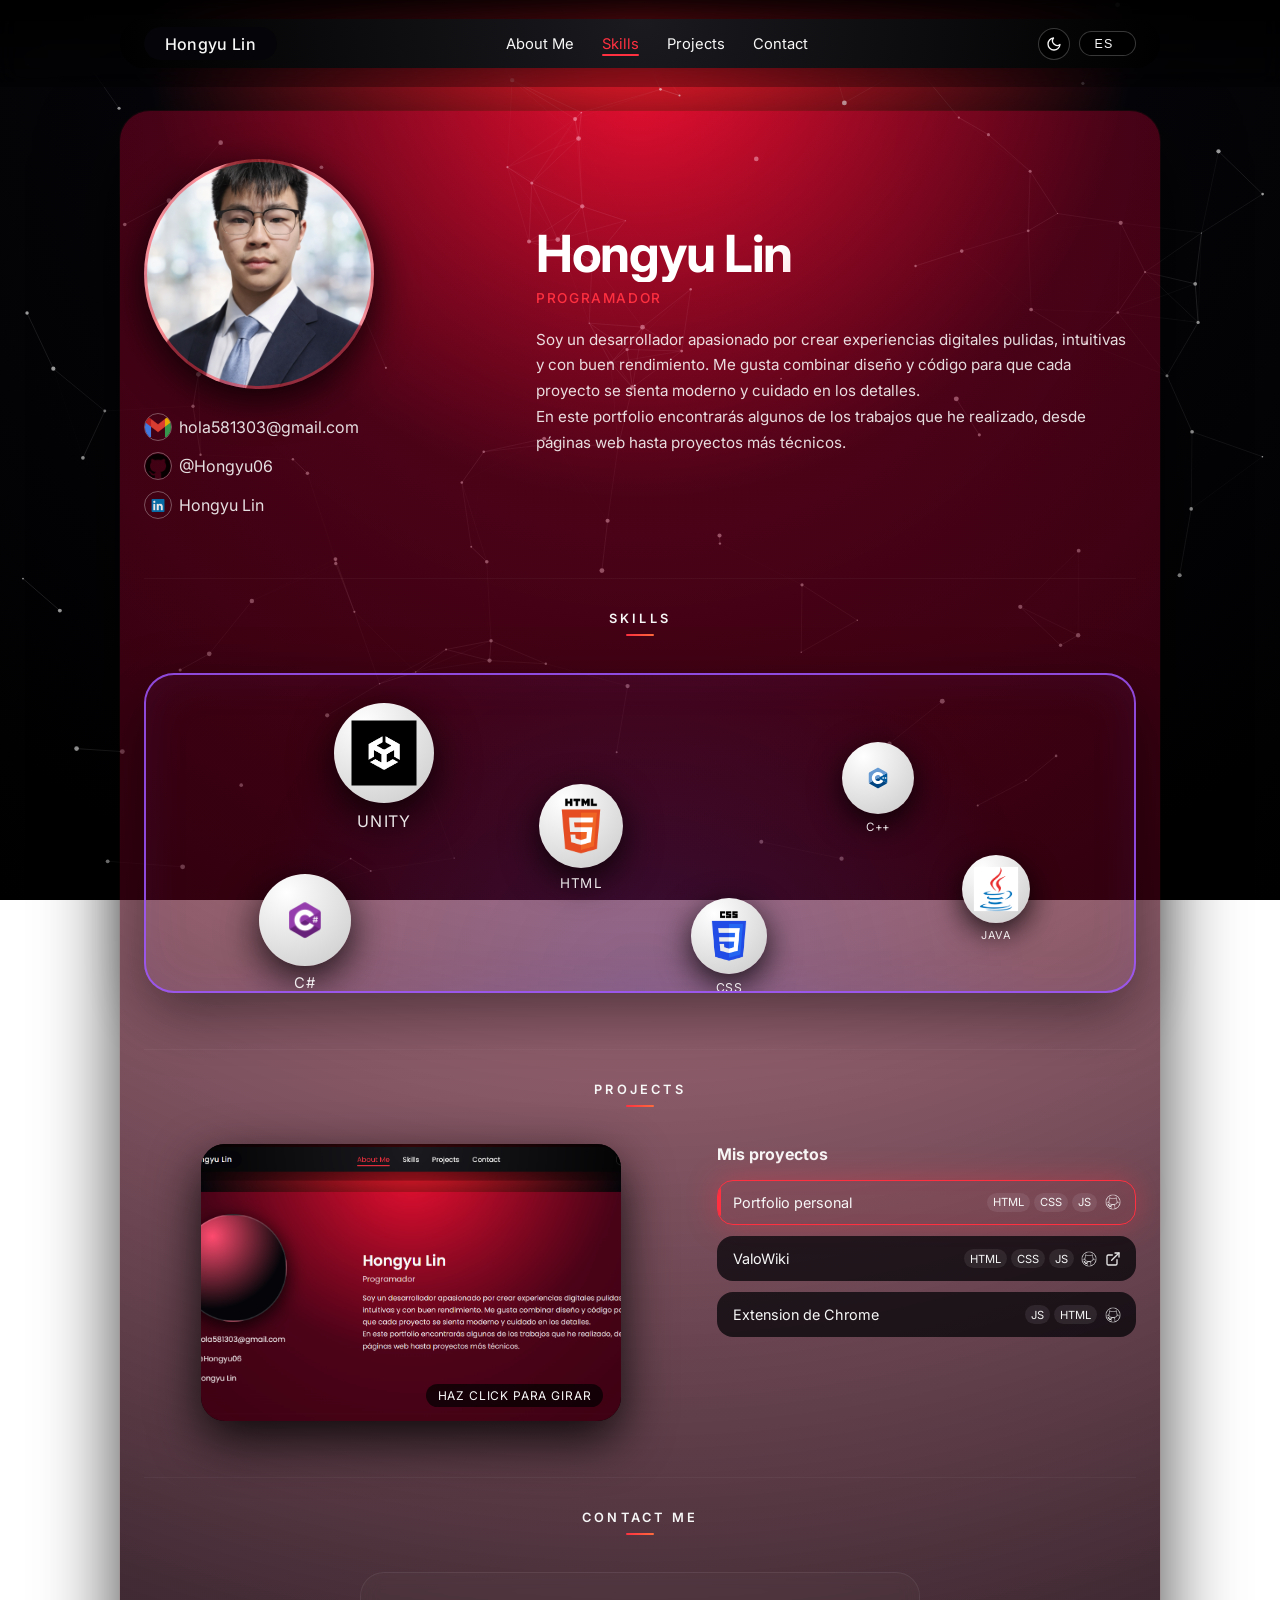
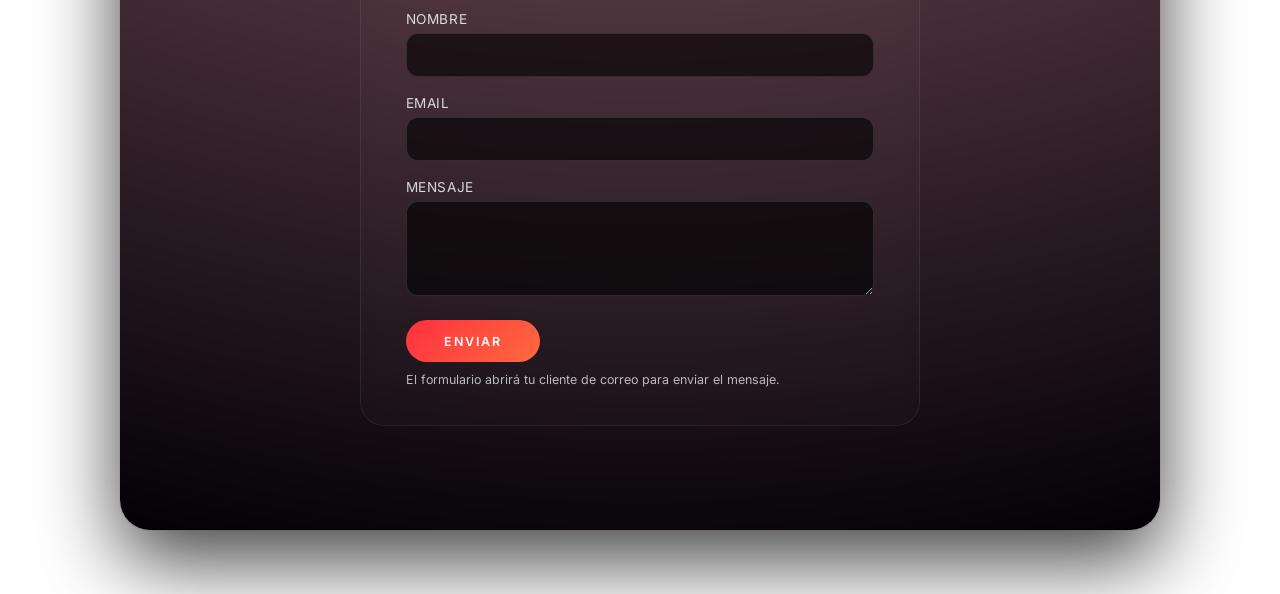
==== commit 74774170: "animaciones..." ====
--- a/index.html
+++ b/index.html
@@ -5,6 +5,7 @@
     <meta name="viewport" content="width=device-width, initial-scale=1.0" />
     <title>Portfolio - Hongyu Lin</title>
     <link rel="stylesheet" href="style.css" />
+    <link rel="stylesheet" href="style-enhancements.css" />
   </head>
   <body>
     <header class="top-bar">
@@ -38,7 +39,7 @@
 
     <main>
       <section id="about" class="section about-section">
-        <div class="about-left">
+        <div class="about-left reveal">
           <div class="avatar-circle"> 
           </div>
           <ul class="social-list">
@@ -76,7 +77,7 @@
             </li>
           </ul>
         </div>
-        <div class="about-right">
+        <div class="about-right reveal reveal-d1">
           <h1 data-i18n="about.name">Hongyu Lin</h1>
           <h2 data-i18n="about.role">Programador</h2>
           <p data-i18n="about.p1">
@@ -93,8 +94,8 @@
       </section>
 
       <section id="skills" class="section skills-section">
-        <h2 class="section-title" data-i18n="skills.title">Skills</h2>
-        <div class="skills-field">
+        <h2 class="section-title reveal" data-i18n="skills.title">Skills</h2>
+        <div class="skills-field reveal reveal-d1">
           <div class="skill-bubble level-1" data-label="Unity">
             <img src="img/unity.jpg" alt="Unity" />
           </div>
@@ -117,8 +118,8 @@
       </section>
 
       <section id="projects" class="section projects-section">
-        <h2 class="section-title" data-i18n="projects.title">Projects</h2>
-        <div class="projects-layout">
+        <h2 class="section-title reveal" data-i18n="projects.title">Projects</h2>
+        <div class="projects-layout reveal reveal-d1">
           <div class="project-preview">
             <div class="project-card" id="project-card">
               <div class="project-card-inner">
@@ -205,9 +206,9 @@
       </section>
 
       <section id="contact" class="section contact-section">
-        <h2 class="section-title" data-i18n="contact.title">Contact Me</h2>
+        <h2 class="section-title reveal" data-i18n="contact.title">Contact Me</h2>
         <form
-          class="contact-form"
+          class="contact-form reveal reveal-d1"
           id="contact-form"
           action="mailto:hola581303@gmail.com"
           method="POST"
--- a/style.css
+++ b/style.css
@@ -1,4 +1,8 @@
-@import url("https://fonts.googleapis.com/css2?family=Poppins:wght@300;400;500;600&display=swap");
+@import url("https://fonts.googleapis.com/css2?family=Inter:wght@300;400;500;600;700&family=Poppins:wght@300;400;500;600&display=swap");
+
+html {
+  scroll-behavior: smooth;
+}
 
 *,
 *::before,
--- a/style-enhancements.css
+++ b/style-enhancements.css
@@ -0,0 +1,263 @@
+/* ============================================================
+   MEJORAS PREMIUM — MISMOS COLORES, MUCHO MÁS PULIDO
+   ============================================================ */
+
+/* Inter como fuente principal (más moderna) */
+@import url("https://fonts.googleapis.com/css2?family=Inter:wght@300;400;500;600;700&display=swap");
+
+html { scroll-behavior: smooth; }
+
+body {
+  font-family: "Inter", "Poppins", system-ui, -apple-system, sans-serif;
+}
+
+/* ── ABOUT ─────────────────────────────────── */
+
+/* Nombre grande con degradado blanco→carmesí */
+.about-right h1 {
+  font-size: clamp(2rem, 4vw, 3.2rem);
+  font-weight: 700;
+  letter-spacing: -0.025em;
+  line-height: 1.1;
+  margin-bottom: 0.5rem;
+  background: linear-gradient(135deg, #ffffff 40%, #ff3040 100%);
+  -webkit-background-clip: text;
+  -webkit-text-fill-color: transparent;
+  background-clip: text;
+}
+
+/* Rol en carmesí */
+.about-right h2 {
+  font-size: 0.85rem !important;
+  font-weight: 500 !important;
+  color: #ff3040 !important;
+  margin-bottom: 1.3rem;
+  letter-spacing: 0.12em;
+  text-transform: uppercase;
+}
+
+/* Avatar: anillo carmesí pulsante */
+.avatar-circle {
+  border-color: rgba(255, 48, 64, 0.5) !important;
+  animation: avatarPulse 3s ease-in-out infinite;
+  transition: transform 0.4s cubic-bezier(0.22,1,0.36,1), box-shadow 0.4s ease;
+}
+
+@keyframes avatarPulse {
+  0%, 100% { box-shadow: 0 0 0 5px rgba(255,48,64,0.1), 0 10px 40px rgba(0,0,0,0.85); }
+  50%       { box-shadow: 0 0 0 11px rgba(255,48,64,0.22), 0 0 45px rgba(255,48,64,0.18), 0 10px 40px rgba(0,0,0,0.85); }
+}
+
+.avatar-circle:hover {
+  transform: scale(1.04);
+  box-shadow: 0 0 0 9px rgba(255,48,64,0.28), 0 0 55px rgba(255,48,64,0.38), 0 10px 40px rgba(0,0,0,0.85) !important;
+  animation: none;
+}
+
+/* ── GENERAL ────────────────────────────────── */
+
+/* Títulos de sección con línea carmesí */
+.section-title {
+  position: relative;
+  font-weight: 600 !important;
+  font-size: 0.8rem !important;
+  padding-bottom: 0.1rem;
+}
+
+.section-title::after {
+  content: '';
+  display: block;
+  width: 1.8rem;
+  height: 2px;
+  background: linear-gradient(to right, #ff3040, #ff6a3d);
+  margin: 0.5rem auto 0;
+  border-radius: 999px;
+}
+
+/* Main: borde sutil carmesí */
+main {
+  box-shadow: 0 30px 80px rgba(0,0,0,0.75), 0 0 0 1px rgba(255,48,64,0.08) !important;
+}
+
+/* Navbar brand: glow sutil en hover */
+.brand {
+  transition: box-shadow 0.3s ease;
+}
+.brand:hover {
+  box-shadow: 0 0 20px rgba(255,48,64,0.28);
+}
+
+/* ── SKILLS ─────────────────────────────────── */
+
+.skills-field {
+  box-shadow: 0 0 50px rgba(158,86,255,0.08) inset, 0 20px 60px rgba(0,0,0,0.45);
+  transition: border-color 0.4s ease, box-shadow 0.4s ease;
+}
+
+.skills-field:hover {
+  border-color: rgba(158,86,255,1) !important;
+  box-shadow: 0 0 70px rgba(158,86,255,0.2) inset, 0 20px 60px rgba(0,0,0,0.45);
+}
+
+.skill-bubble {
+  cursor: default;
+  transition: box-shadow 0.3s ease !important;
+}
+
+.skill-bubble:hover {
+  box-shadow: 0 0 30px rgba(255,48,64,0.45), 0 10px 35px rgba(0,0,0,0.85) !important;
+}
+
+/* ── PROJECTS ───────────────────────────────── */
+
+/* Barra lateral carmesí en items */
+.project-item {
+  position: relative;
+  overflow: hidden;
+  transition: border-color 0.25s ease, transform 0.3s cubic-bezier(0.22,1,0.36,1),
+              background 0.25s ease, box-shadow 0.25s ease !important;
+}
+
+.project-item::before {
+  content: '';
+  position: absolute;
+  left: 0;
+  top: 15%;
+  bottom: 15%;
+  width: 0;
+  background: #ff3040;
+  border-radius: 0 4px 4px 0;
+  transition: width 0.22s ease;
+  z-index: 1;
+}
+
+.project-item:hover {
+  transform: translateX(4px) !important;
+  background: rgba(255,255,255,0.03) !important;
+}
+
+.project-item:hover::before { width: 3px; }
+
+.project-item.active {
+  background: rgba(255,48,64,0.05) !important;
+  box-shadow: 0 0 30px rgba(255,48,64,0.35), inset 0 0 20px rgba(255,48,64,0.05) !important;
+}
+
+.project-item.active::before { width: 3px; }
+
+/* Tech pills hover */
+.tech-pill {
+  transition: background 0.2s ease, color 0.2s ease;
+  cursor: default;
+}
+.tech-pill:hover {
+  background: rgba(255,48,64,0.22);
+  color: #ffaaaa;
+}
+
+/* ── BOTÓN PRIMARIO ─────────────────────────── */
+
+.primary-button {
+  position: relative;
+  overflow: hidden;
+  font-family: inherit;
+  font-weight: 600;
+  padding: 0.85rem 2.4rem !important;
+  letter-spacing: 0.15em !important;
+  transition: transform 0.2s cubic-bezier(0.22,1,0.36,1), box-shadow 0.25s ease !important;
+}
+
+/* Brillo diagonal sweep */
+.primary-button::after {
+  content: '';
+  position: absolute;
+  inset: 0;
+  background: linear-gradient(135deg, rgba(255,255,255,0.22), transparent 55%);
+  opacity: 0;
+  transition: opacity 0.25s ease;
+  pointer-events: none;
+}
+
+.primary-button:hover::after { opacity: 1; }
+
+.primary-button:hover {
+  transform: translateY(-2px) !important;
+  box-shadow: 0 6px 30px rgba(255,48,64,0.62), 0 14px 40px rgba(0,0,0,0.5) !important;
+  filter: none !important;
+}
+
+.primary-button:active {
+  transform: translateY(0) !important;
+  box-shadow: 0 2px 10px rgba(255,48,64,0.3) !important;
+}
+
+/* ── CONTACT FORM CARD ─────────────────────── */
+
+.contact-form {
+  background: rgba(255,255,255,0.02) !important;
+  border: 1px solid rgba(255,255,255,0.07) !important;
+  border-radius: 24px !important;
+  padding: 2.4rem 2.8rem !important;
+  backdrop-filter: blur(8px);
+  max-width: 560px !important;
+}
+
+.form-row input,
+.form-row textarea {
+  border-radius: 12px !important;
+  padding: 0.78rem 1.05rem !important;
+  border-color: rgba(255,255,255,0.12) !important;
+}
+
+.form-row input:focus,
+.form-row textarea:focus {
+  box-shadow: 0 0 0 2px rgba(255,48,64,0.32), 0 4px 20px rgba(255,48,64,0.1) !important;
+}
+
+/* ── SCROLL REVEAL ──────────────────────────── */
+
+.reveal {
+  opacity: 0;
+  transform: translateY(30px);
+  transition: opacity 0.7s cubic-bezier(0.22, 1, 0.36, 1),
+              transform 0.7s cubic-bezier(0.22, 1, 0.36, 1);
+}
+.reveal.visible {
+  opacity: 1;
+  transform: translateY(0);
+}
+.reveal-d1 { transition-delay: 0.07s; }
+.reveal-d2 { transition-delay: 0.15s; }
+.reveal-d3 { transition-delay: 0.23s; }
+.reveal-d4 { transition-delay: 0.31s; }
+
+/* ── LIGHT MODE OVERRIDES ───────────────────── */
+
+body.light-mode .about-right h1 {
+  background: linear-gradient(135deg, #111111 45%, #ff3040 100%);
+  -webkit-background-clip: text;
+  -webkit-text-fill-color: transparent;
+  background-clip: text;
+}
+
+body.light-mode .contact-form {
+  background: rgba(255,255,255,0.75) !important;
+  border-color: rgba(0,0,0,0.07) !important;
+  box-shadow: 0 8px 30px rgba(0,0,0,0.06) !important;
+}
+
+body.light-mode .avatar-circle {
+  animation: none;
+  border-color: rgba(255,48,64,0.35) !important;
+}
+
+/* ── PROJECT SWITCH ANIMATION ───────────────── */
+
+.project-fade {
+  opacity: 0;
+  transform: scale(0.96) translateY(10px);
+}
+
+.project-card {
+  transition: transform 0.6s cubic-bezier(0.22,1,0.36,1), opacity 0.3s ease !important;
+}
